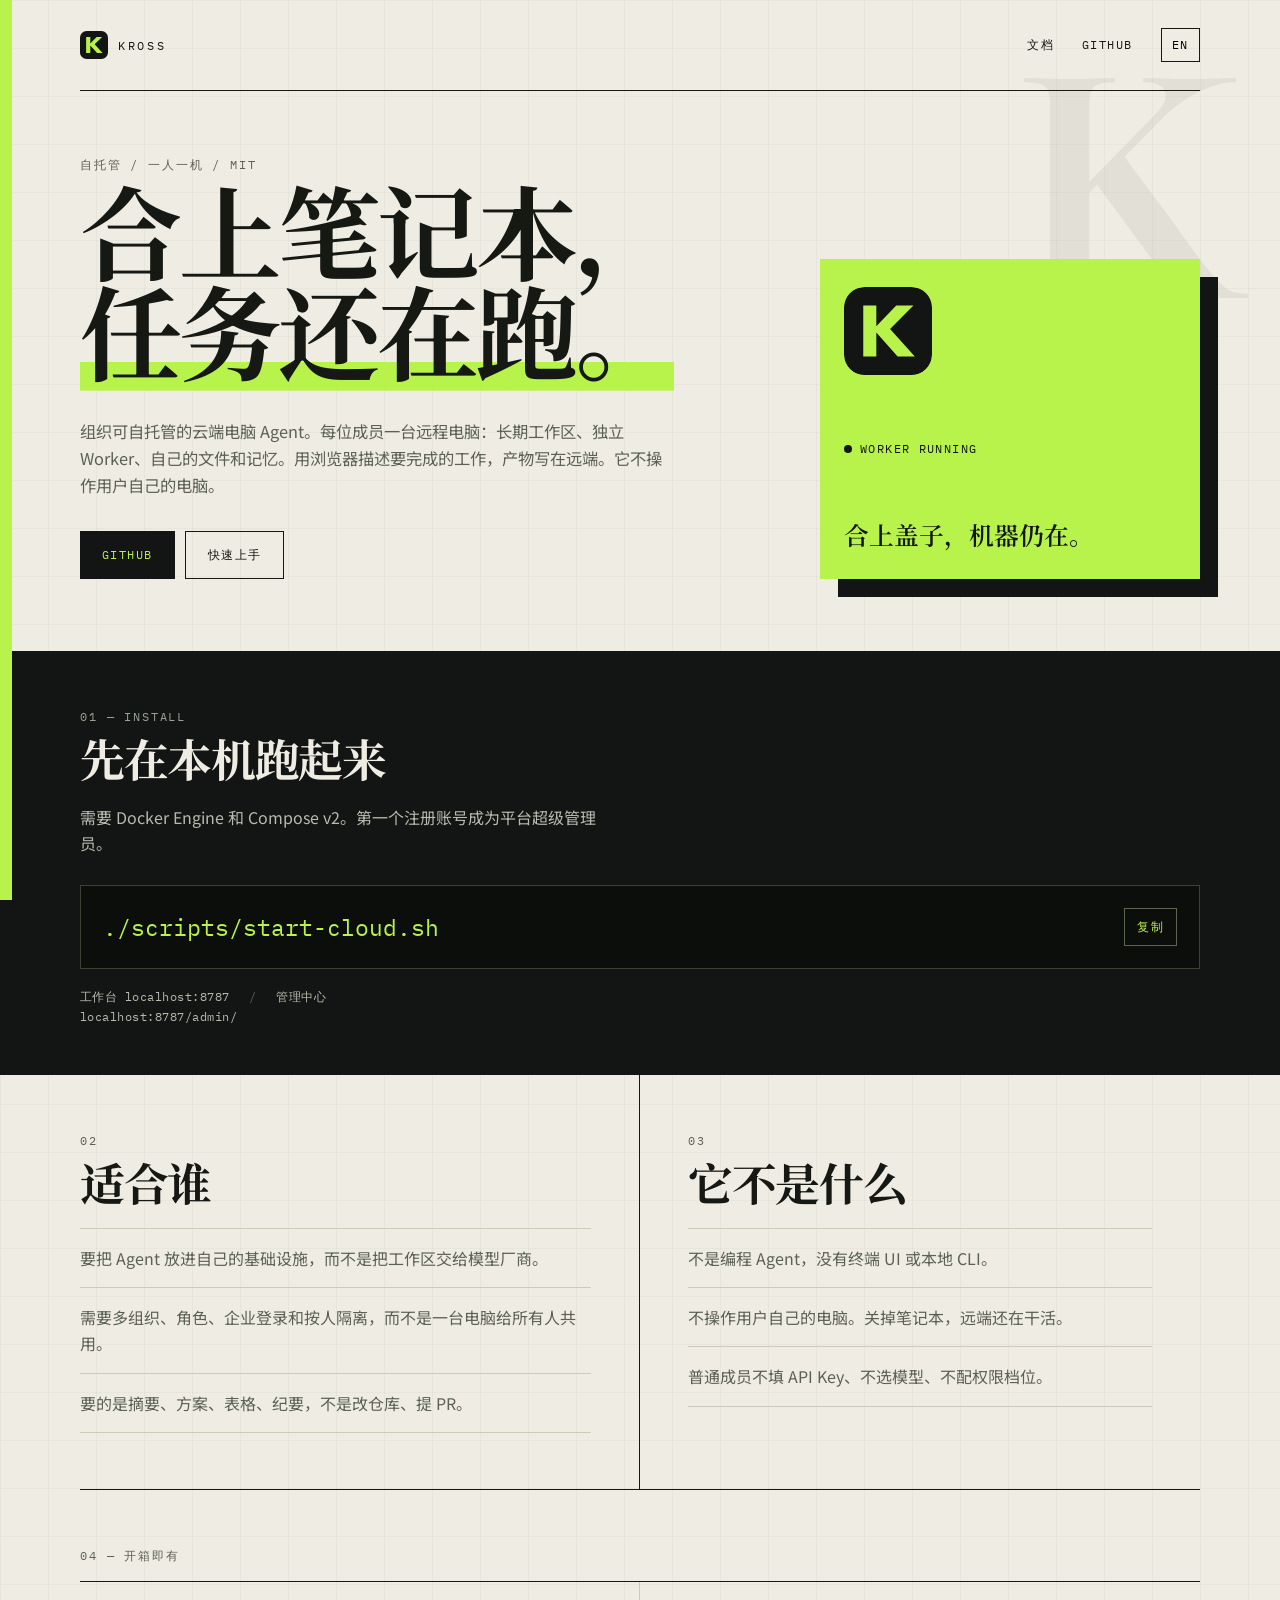
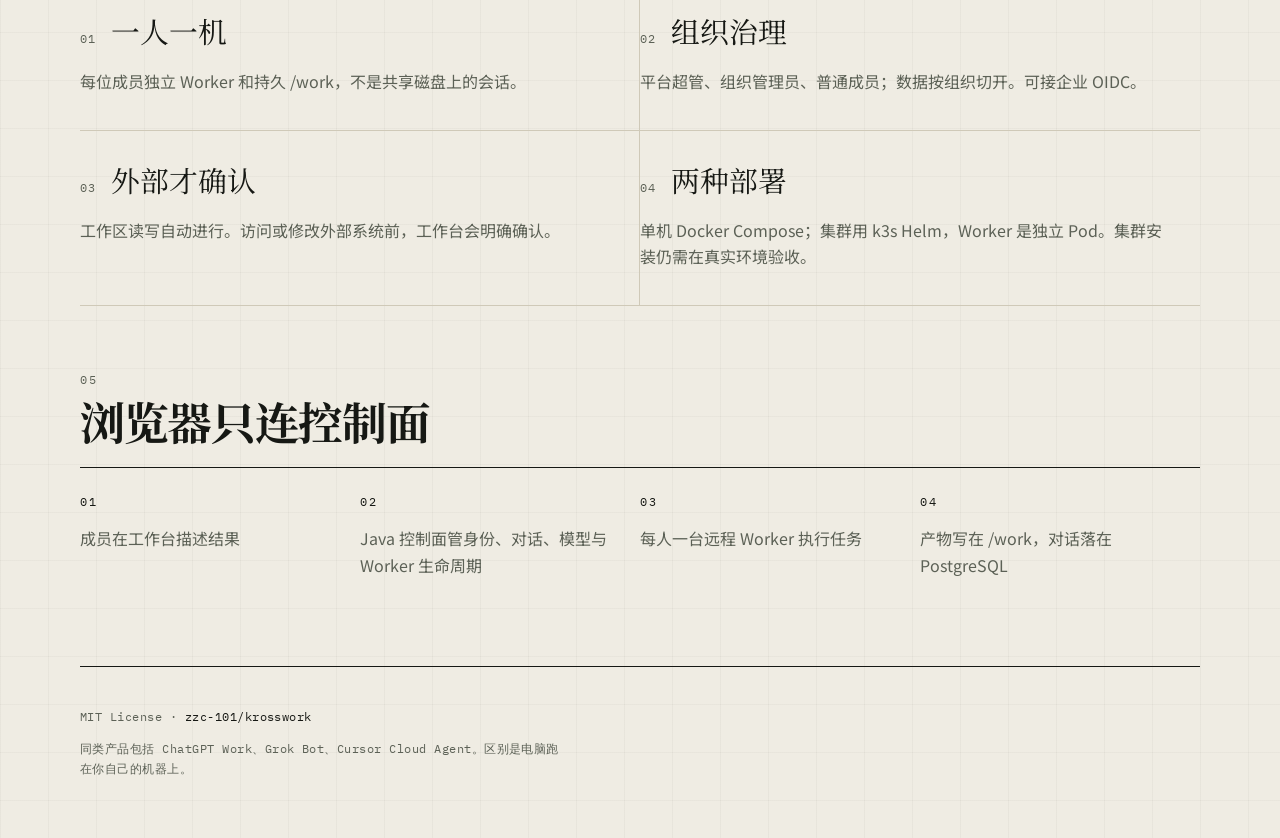
==== site/index.html @ 503f1f00 "feat: add a GitHub Pages intro site for Kross Give the project a public landing page so people can s" ====
<!DOCTYPE html>
<html lang="zh-CN">
  <head>
    <meta charset="utf-8" />
    <meta name="viewport" content="width=device-width, initial-scale=1" />
    <title>Kross — 组织可自托管的云端电脑 Agent</title>
    <meta
      name="description"
      content="Kross 给每位成员一台远程电脑：长期工作区、独立 Worker、自己的文件和记忆。合上笔记本，任务还在跑。跑在你自己的 Docker 或 k3s 上。"
    />
    <meta name="theme-color" content="#efece3" />
    <link rel="canonical" href="https://zzc-101.github.io/krosswork/" />
    <link rel="icon" href="./icon.svg" type="image/svg+xml" />
    <link rel="apple-touch-icon" href="./icon-192.png" />
    <meta property="og:type" content="website" />
    <meta property="og:title" content="Kross — 组织可自托管的云端电脑 Agent" />
    <meta
      property="og:description"
      content="每位成员一台远程电脑。整理资料、写出产物。不操作用户自己的电脑。"
    />
    <meta property="og:url" content="https://zzc-101.github.io/krosswork/" />
    <meta property="og:image" content="https://zzc-101.github.io/krosswork/icon-512.png" />
    <meta name="twitter:card" content="summary" />
    <link rel="preconnect" href="https://fonts.googleapis.com" />
    <link rel="preconnect" href="https://fonts.gstatic.com" crossorigin />
    <link
      href="https://fonts.googleapis.com/css2?family=Cormorant+Garamond:ital,wght@0,600;0,700;1,600&family=IBM+Plex+Mono:wght@400;500&family=Noto+Sans+SC:wght@400;500&family=Noto+Serif+SC:wght@600;700&display=swap"
      rel="stylesheet"
    />
    <link rel="stylesheet" href="./styles.css" />
  </head>
  <body>
    <div class="spine" aria-hidden="true"></div>
    <a class="skip" href="#main">跳到正文</a>

    <header class="nav">
      <a class="brand" href="./">
        <img src="./icon.svg" width="28" height="28" alt="" />
        Kross
      </a>
      <nav>
        <a href="https://github.com/zzc-101/krosswork/blob/main/docs/README.md" data-i18n="docsNav">文档</a>
        <a href="https://github.com/zzc-101/krosswork">GitHub</a>
        <button type="button" class="lang" data-lang-toggle aria-label="Switch language">EN</button>
      </nav>
    </header>

    <main id="main">
      <section class="hero">
        <div class="hero-copy">
          <p class="kicker"><span data-i18n="eyebrow">自托管 / 一人一机 / MIT</span></p>
          <h1>
            <span data-i18n="heroA">合上笔记本，</span><br />
            <em data-i18n="heroB">任务还在跑。</em>
          </h1>
          <p class="lede" data-i18n="lede">
            组织可自托管的云端电脑 Agent。每位成员一台远程电脑：长期工作区、独立 Worker、自己的文件和记忆。用浏览器描述要完成的工作，产物写在远端。它不操作用户自己的电脑。
          </p>
          <div class="actions">
            <a class="btn btn-solid" href="https://github.com/zzc-101/krosswork">GitHub</a>
            <a class="btn btn-line" href="https://github.com/zzc-101/krosswork/blob/main/docs/getting-started.md" data-i18n="start">快速上手</a>
          </div>
        </div>
        <aside class="stamp">
          <img src="./icon.svg" width="88" height="88" alt="" />
          <p class="led"><i></i> Worker running</p>
          <p data-i18n="stamp">合上盖子，机器仍在。</p>
        </aside>
      </section>

      <section class="band" aria-labelledby="install-title">
        <div class="band-inner">
          <div>
            <p class="kicker light">01 — install</p>
            <h2 id="install-title" data-i18n="installTitle">先在本机跑起来</h2>
            <p data-i18n="installLead">需要 Docker Engine 和 Compose v2。第一个注册账号成为平台超级管理员。</p>
          </div>
          <div class="cmd">
            <code>./scripts/start-cloud.sh</code>
            <button type="button" class="copy" data-copy="./scripts/start-cloud.sh" data-i18n="copy">复制</button>
          </div>
          <p class="ports">
            <span data-i18n="workbench">工作台</span> localhost:8787
            <span aria-hidden="true">/</span>
            <span data-i18n="admin">管理中心</span> localhost:8787/admin/
          </p>
        </div>
      </section>

      <section class="pair">
        <article>
          <p class="kicker">02</p>
          <h2 data-i18n="whoTitle">适合谁</h2>
          <ul>
            <li data-i18n="who1">要把 Agent 放进自己的基础设施，而不是把工作区交给模型厂商。</li>
            <li data-i18n="who2">需要多组织、角色、企业登录和按人隔离，而不是一台电脑给所有人共用。</li>
            <li data-i18n="who3">要的是摘要、方案、表格、纪要，不是改仓库、提 PR。</li>
          </ul>
        </article>
        <article>
          <p class="kicker">03</p>
          <h2 data-i18n="notTitle">它不是什么</h2>
          <ul>
            <li data-i18n="not1">不是编程 Agent，没有终端 UI 或本地 CLI。</li>
            <li data-i18n="not2">不操作用户自己的电脑。关掉笔记本，远端还在干活。</li>
            <li data-i18n="not3">普通成员不填 API Key、不选模型、不配权限档位。</li>
          </ul>
        </article>
      </section>

      <section class="spec">
        <p class="kicker">04 — <span data-i18n="incTitle">开箱即有</span></p>
        <dl>
          <div>
            <dt data-i18n="inc1t">一人一机</dt>
            <dd data-i18n="inc1d">每位成员独立 Worker 和持久 /work，不是共享磁盘上的会话。</dd>
          </div>
          <div>
            <dt data-i18n="inc2t">组织治理</dt>
            <dd data-i18n="inc2d">平台超管、组织管理员、普通成员；数据按组织切开。可接企业 OIDC。</dd>
          </div>
          <div>
            <dt data-i18n="inc3t">外部才确认</dt>
            <dd data-i18n="inc3d">工作区读写自动进行。访问或修改外部系统前，工作台会明确确认。</dd>
          </div>
          <div>
            <dt data-i18n="inc4t">两种部署</dt>
            <dd data-i18n="inc4d">单机 Docker Compose；集群用 k3s Helm，Worker 是独立 Pod。集群安装仍需在真实环境验收。</dd>
          </div>
        </dl>
      </section>

      <section class="steps" aria-labelledby="flow-title">
        <p class="kicker">05</p>
        <h2 id="flow-title" data-i18n="flowTitle">浏览器只连控制面</h2>
        <ol>
          <li data-i18n="flow1">成员在工作台描述结果</li>
          <li data-i18n="flow2">Java 控制面管身份、对话、模型与 Worker 生命周期</li>
          <li data-i18n="flow3">每人一台远程 Worker 执行任务</li>
          <li data-i18n="flow4">产物写在 /work，对话落在 PostgreSQL</li>
        </ol>
      </section>
    </main>

    <footer>
      <p>
        <span data-i18n="license">MIT License</span>
        ·
        <a href="https://github.com/zzc-101/krosswork">zzc-101/krosswork</a>
      </p>
      <p class="fine" data-i18n="fine">同类产品包括 ChatGPT Work、Grok Bot、Cursor Cloud Agent。区别是电脑跑在你自己的机器上。</p>
    </footer>

    <script src="./site.js"></script>
  </body>
</html>
---- site/styles.css ----
:root {
  --paper: #efece3;
  --ink: #161814;
  --mute: #5c6156;
  --line: #cfc9b8;
  --lime: #b7f34a;
  --night: #121513;
  --serif: "Cormorant Garamond", "Noto Serif SC", "Songti SC", serif;
  --sans: "Noto Sans SC", "PingFang SC", "Hiragino Sans GB", sans-serif;
  --mono: "IBM Plex Mono", ui-monospace, monospace;
  --pad: clamp(20px, 4vw, 56px);
  --max: 1120px;
}

* { box-sizing: border-box; }

html {
  background: var(--paper);
  color: var(--ink);
  font-family: var(--sans);
  font-size: 16px;
  line-height: 1.65;
  -webkit-font-smoothing: antialiased;
}

body {
  margin: 0;
  min-height: 100vh;
  background-image:
    linear-gradient(90deg, rgba(22, 24, 20, 0.035) 1px, transparent 1px),
    linear-gradient(rgba(22, 24, 20, 0.03) 1px, transparent 1px);
  background-size: 48px 48px;
}

.spine {
  position: fixed;
  inset: 0 auto 0 0;
  width: 12px;
  background: var(--lime);
  z-index: 8;
}

.skip {
  position: absolute;
  left: -999px;
}

.skip:focus {
  left: 28px;
  top: 12px;
  z-index: 20;
  background: var(--night);
  color: var(--lime);
  padding: 8px 12px;
}

a {
  color: inherit;
}

.nav,
main,
footer,
.band-inner {
  width: min(var(--max), calc(100% - var(--pad) * 2));
  margin-inline: auto;
}

.nav {
  display: flex;
  align-items: center;
  justify-content: space-between;
  padding: 28px 0;
  border-bottom: 1px solid var(--ink);
}

.brand {
  display: flex;
  align-items: center;
  gap: 10px;
  text-decoration: none;
  font-family: var(--mono);
  font-size: 0.78rem;
  letter-spacing: 0.22em;
  text-transform: uppercase;
}

.nav nav {
  display: flex;
  align-items: center;
  gap: 28px;
  font-family: var(--mono);
  font-size: 0.75rem;
  letter-spacing: 0.12em;
  text-transform: uppercase;
}

.nav nav a {
  text-decoration: none;
}

.nav nav a:hover {
  color: #3d4a12;
}

.lang {
  margin: 0;
  border: 1px solid var(--ink);
  background: transparent;
  font: inherit;
  letter-spacing: 0.14em;
  padding: 6px 10px;
  cursor: pointer;
}

.hero {
  display: grid;
  grid-template-columns: minmax(0, 1.35fr) minmax(220px, 0.75fr);
  gap: 48px 56px;
  align-items: end;
  padding: 64px 0 72px;
  position: relative;
}

.hero::before {
  content: "K";
  position: absolute;
  right: -4%;
  top: -8%;
  font-family: var(--serif);
  font-size: clamp(12rem, 28vw, 22rem);
  line-height: 0.8;
  color: rgba(22, 24, 20, 0.06);
  pointer-events: none;
  font-weight: 700;
}

.kicker {
  margin: 0 0 16px;
  font-family: var(--mono);
  font-size: 0.72rem;
  letter-spacing: 0.16em;
  text-transform: uppercase;
  color: var(--mute);
}

.kicker.light {
  color: #9aa392;
}

h1,
h2 {
  font-family: var(--serif);
  font-weight: 700;
  letter-spacing: -0.03em;
  line-height: 0.98;
}

h1 {
  margin: 0 0 28px;
  font-size: clamp(3.4rem, 9vw, 6.4rem);
}

h1 em {
  font-style: normal;
  font-weight: 700;
  background: linear-gradient(var(--lime), var(--lime)) 0 88% / 100% 0.28em no-repeat;
}

html[lang="en"] h1 em {
  font-style: italic;
  font-weight: 600;
}

h2 {
  margin: 0 0 18px;
  font-size: clamp(2rem, 4vw, 2.8rem);
}

.lede {
  margin: 0 0 32px;
  max-width: 36em;
  color: var(--mute);
  font-size: 1.02rem;
}

.actions {
  display: flex;
  flex-wrap: wrap;
  gap: 10px;
}

.btn {
  display: inline-flex;
  align-items: center;
  justify-content: center;
  min-height: 48px;
  padding: 0 22px;
  text-decoration: none;
  font-family: var(--mono);
  font-size: 0.75rem;
  letter-spacing: 0.12em;
  text-transform: uppercase;
}

.btn-solid {
  background: var(--night);
  color: var(--lime);
}

.btn-solid:hover {
  background: #000;
}

.btn-line {
  border: 1px solid var(--ink);
}

.btn-line:hover {
  background: var(--lime);
  border-color: var(--lime);
}

.stamp {
  position: relative;
  z-index: 1;
  background: var(--lime);
  color: var(--night);
  min-height: 320px;
  padding: 28px 24px;
  display: flex;
  flex-direction: column;
  justify-content: space-between;
  box-shadow: 18px 18px 0 var(--night);
}

.stamp img {
  border-radius: 20px;
}

.led {
  display: flex;
  align-items: center;
  gap: 8px;
  margin: 0;
  font-family: var(--mono);
  font-size: 0.72rem;
  letter-spacing: 0.12em;
  text-transform: uppercase;
}

.led i {
  width: 8px;
  height: 8px;
  background: var(--night);
  border-radius: 50%;
  animation: pulse 1.8s ease-out infinite;
}

.stamp p:last-child {
  margin: 0;
  font-family: var(--serif);
  font-size: 1.55rem;
  line-height: 1.15;
  font-weight: 600;
}

.band {
  background: var(--night);
  color: var(--paper);
  width: 100vw;
  margin-left: calc(50% - 50vw);
  padding: 56px 0 48px;
}

.band-inner {
  margin-inline: auto;
}

.band h2 {
  color: var(--paper);
}

.band p {
  color: #b7bbae;
  max-width: 34em;
}

.cmd {
  display: flex;
  align-items: center;
  justify-content: space-between;
  gap: 16px;
  margin: 28px 0 18px;
  padding: 22px 22px;
  border: 1px solid #3a4333;
  background: #0c0e0c;
}

.cmd code {
  font-family: var(--mono);
  font-size: clamp(1rem, 2.4vw, 1.45rem);
  color: var(--lime);
}

.copy {
  flex: none;
  border: 1px solid #5c664c;
  background: transparent;
  color: var(--lime);
  font-family: var(--mono);
  font-size: 0.72rem;
  letter-spacing: 0.12em;
  text-transform: uppercase;
  padding: 10px 12px;
  cursor: pointer;
}

.copy:hover,
.copy.is-done {
  background: var(--lime);
  color: var(--night);
  border-color: var(--lime);
}

.ports {
  margin: 0;
  font-family: var(--mono);
  font-size: 0.75rem;
  letter-spacing: 0.04em;
  color: #9aa392;
}

.ports span[aria-hidden] {
  margin: 0 12px;
  color: #5a6154;
}

.pair {
  display: grid;
  grid-template-columns: 1fr 1fr;
  gap: 0;
  border-bottom: 1px solid var(--ink);
}

.pair article {
  padding: 56px 48px 56px 0;
}

.pair article:first-child {
  border-right: 1px solid var(--ink);
  padding-right: 48px;
}

.pair article:last-child {
  padding-left: 48px;
}

.pair ul {
  margin: 0;
  padding: 0;
  list-style: none;
}

.pair li {
  padding: 16px 0;
  border-top: 1px solid var(--line);
  color: var(--mute);
}

.pair li:last-child {
  border-bottom: 1px solid var(--line);
}

.spec {
  padding: 56px 0 8px;
}

.spec dl {
  display: grid;
  grid-template-columns: 1fr 1fr;
  margin: 12px 0 0;
  border-top: 1px solid var(--ink);
}

.spec div {
  padding: 28px 32px 36px 0;
  border-bottom: 1px solid var(--line);
  counter-increment: spec;
}

.spec div:nth-child(odd) {
  padding-right: 36px;
  border-right: 1px solid var(--line);
}

.spec dt {
  font-family: var(--serif);
  font-size: 1.8rem;
  margin: 0 0 10px;
  display: flex;
  gap: 14px;
  align-items: baseline;
}

.spec dt::before {
  content: counter(spec, decimal-leading-zero);
  font-family: var(--mono);
  font-size: 0.72rem;
  letter-spacing: 0.12em;
  color: var(--mute);
}

.spec dd {
  margin: 0;
  color: var(--mute);
}

.spec dl {
  counter-reset: spec;
}

.steps {
  padding: 56px 0 80px;
}

.steps ol {
  display: grid;
  grid-template-columns: repeat(4, 1fr);
  gap: 0;
  margin: 8px 0 0;
  padding: 0;
  list-style: none;
  counter-reset: step;
  border-top: 1px solid var(--ink);
}

.steps li {
  counter-increment: step;
  padding: 24px 24px 8px 0;
  color: var(--mute);
}

.steps li::before {
  content: counter(step, decimal-leading-zero);
  display: block;
  margin-bottom: 14px;
  color: var(--ink);
  font-family: var(--mono);
  font-size: 0.72rem;
  letter-spacing: 0.14em;
}

footer {
  padding: 0 0 48px;
  border-top: 1px solid var(--ink);
  padding-top: 28px;
  font-family: var(--mono);
  font-size: 0.75rem;
  letter-spacing: 0.04em;
  color: var(--mute);
}

footer a {
  text-decoration: none;
  color: var(--ink);
}

.fine {
  max-width: 40em;
}

@keyframes pulse {
  50% { opacity: 0.25; }
}

@media (max-width: 860px) {
  .hero,
  .pair,
  .spec dl,
  .steps ol {
    grid-template-columns: 1fr;
  }

  .hero {
    padding-top: 36px;
  }

  .stamp {
    min-height: 220px;
    box-shadow: 10px 10px 0 var(--night);
  }

  .pair article,
  .pair article:first-child,
  .pair article:last-child {
    padding: 36px 0;
    border-right: 0;
  }

  .pair article:first-child {
    border-bottom: 1px solid var(--ink);
  }

  .spec div:nth-child(odd) {
    padding-right: 0;
    border-right: 0;
  }

  .cmd {
    flex-direction: column;
    align-items: flex-start;
  }
}

@media (prefers-reduced-motion: reduce) {
  * { animation: none !important; }
}
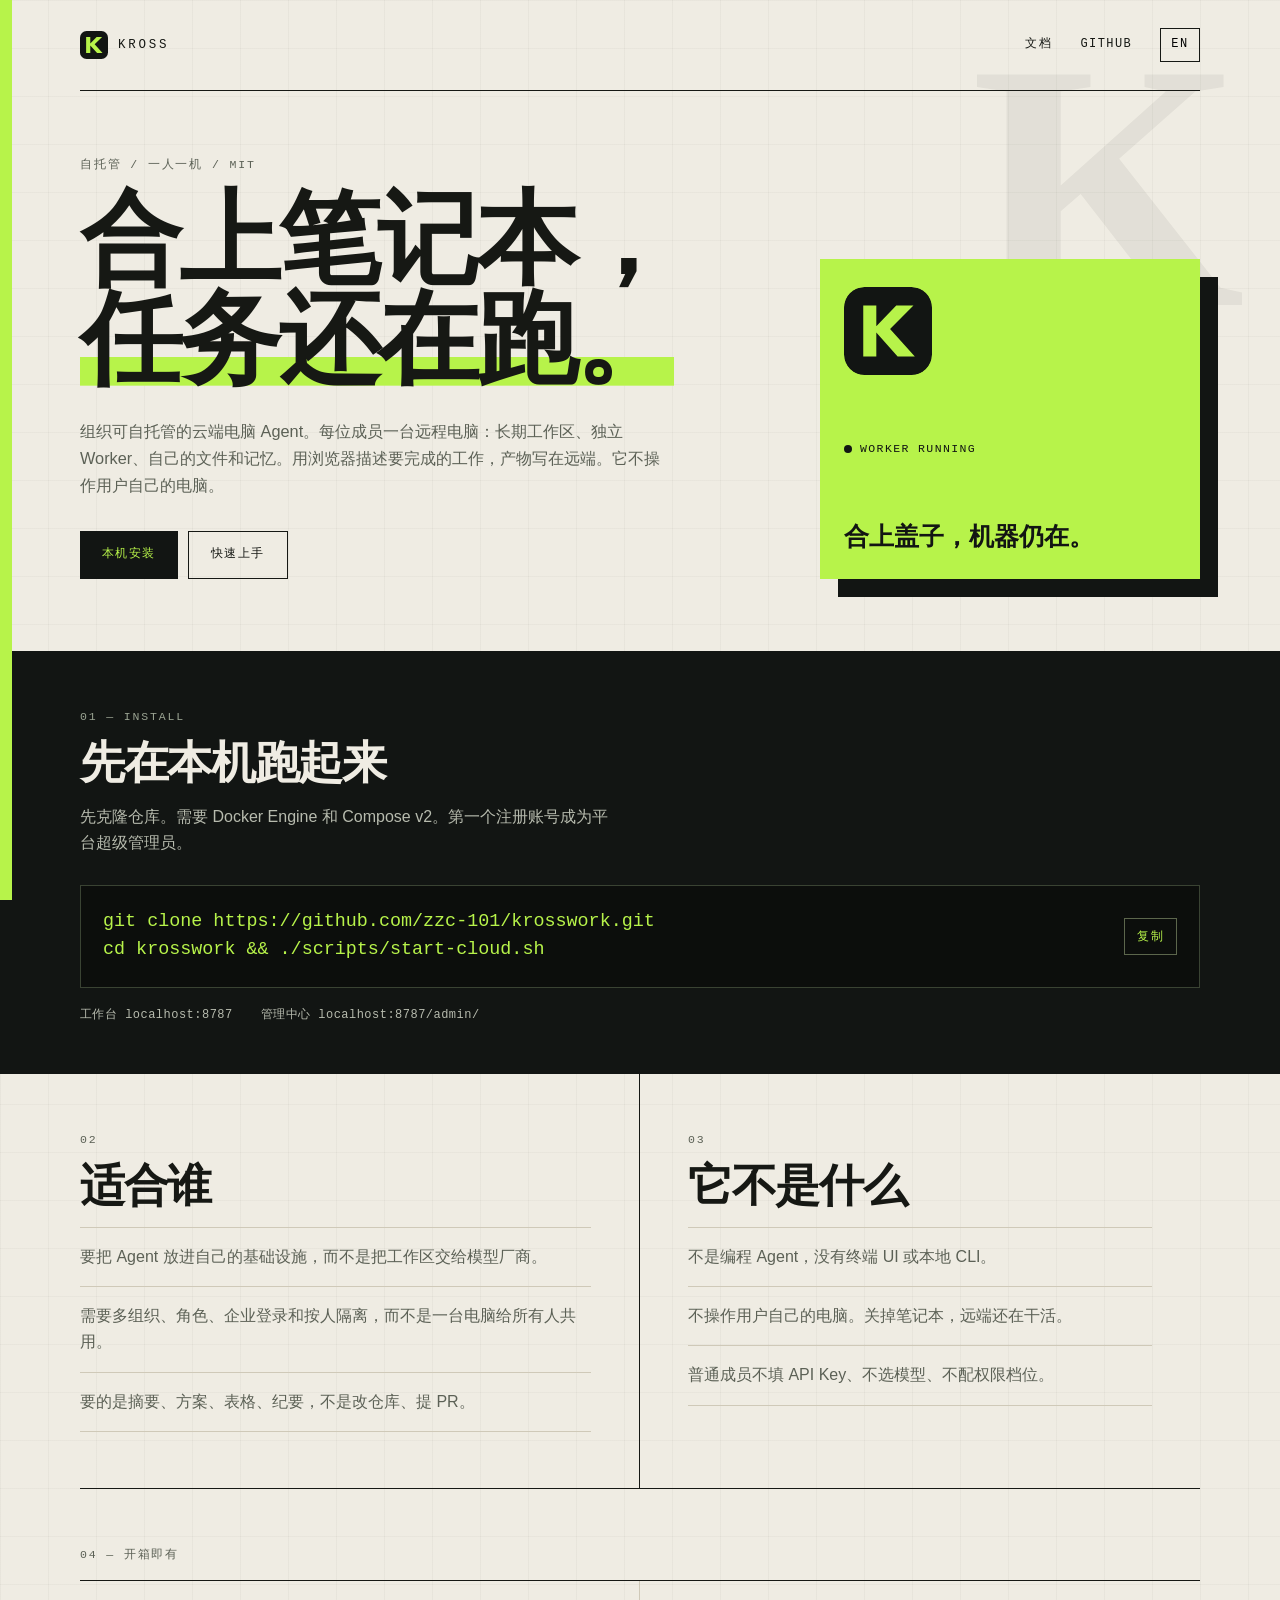
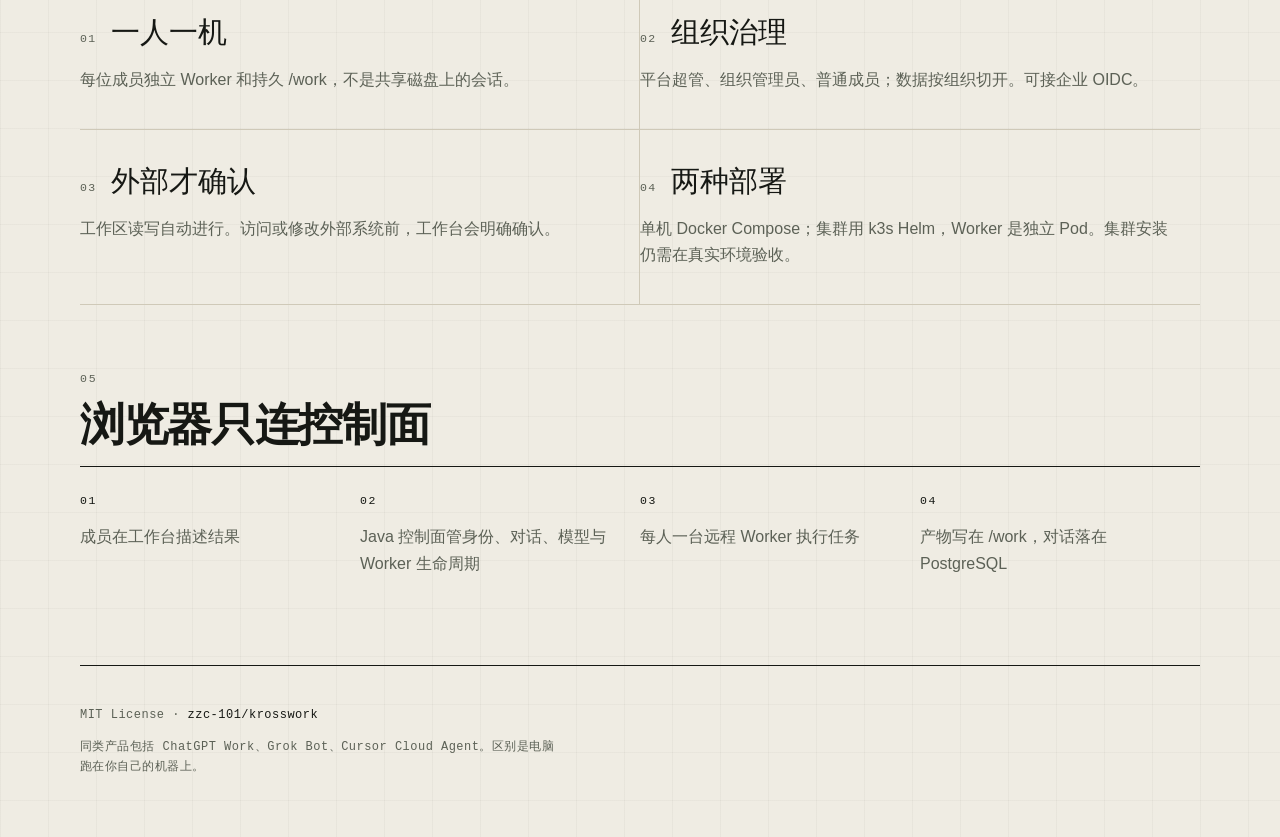
==== commit 5a8beaa9: "fix: make the intro site installable without guesswork Show clone plus start, drop Google Fonts for " ====
--- a/site/index.html
+++ b/site/index.html
@@ -13,21 +13,34 @@
     <link rel="icon" href="./icon.svg" type="image/svg+xml" />
     <link rel="apple-touch-icon" href="./icon-192.png" />
     <meta property="og:type" content="website" />
+    <meta property="og:locale" content="zh_CN" />
     <meta property="og:title" content="Kross — 组织可自托管的云端电脑 Agent" />
     <meta
       property="og:description"
       content="每位成员一台远程电脑。整理资料、写出产物。不操作用户自己的电脑。"
     />
     <meta property="og:url" content="https://zzc-101.github.io/krosswork/" />
-    <meta property="og:image" content="https://zzc-101.github.io/krosswork/icon-512.png" />
-    <meta name="twitter:card" content="summary" />
-    <link rel="preconnect" href="https://fonts.googleapis.com" />
-    <link rel="preconnect" href="https://fonts.gstatic.com" crossorigin />
-    <link
-      href="https://fonts.googleapis.com/css2?family=Cormorant+Garamond:ital,wght@0,600;0,700;1,600&family=IBM+Plex+Mono:wght@400;500&family=Noto+Sans+SC:wght@400;500&family=Noto+Serif+SC:wght@600;700&display=swap"
-      rel="stylesheet"
-    />
+    <meta property="og:image" content="https://zzc-101.github.io/krosswork/og.png" />
+    <meta property="og:image:width" content="1200" />
+    <meta property="og:image:height" content="630" />
+    <meta name="twitter:card" content="summary_large_image" />
+    <meta name="twitter:image" content="https://zzc-101.github.io/krosswork/og.png" />
     <link rel="stylesheet" href="./styles.css" />
+    <script type="application/ld+json">
+      {
+        "@context": "https://schema.org",
+        "@type": "SoftwareApplication",
+        "name": "Kross",
+        "applicationCategory": "BusinessApplication",
+        "operatingSystem": "Linux, macOS",
+        "license": "https://opensource.org/licenses/MIT",
+        "url": "https://zzc-101.github.io/krosswork/",
+        "downloadUrl": "https://github.com/zzc-101/krosswork",
+        "sameAs": "https://github.com/zzc-101/krosswork",
+        "description": "组织可自托管的云端电脑 Agent。每位成员一台远程电脑：长期工作区、独立 Worker、自己的文件和记忆。",
+        "offers": { "@type": "Offer", "price": "0", "priceCurrency": "USD" }
+      }
+    </script>
   </head>
   <body>
     <div class="spine" aria-hidden="true"></div>
@@ -41,7 +54,7 @@
       <nav>
         <a href="https://github.com/zzc-101/krosswork/blob/main/docs/README.md" data-i18n="docsNav">文档</a>
         <a href="https://github.com/zzc-101/krosswork">GitHub</a>
-        <button type="button" class="lang" data-lang-toggle aria-label="Switch language">EN</button>
+        <button type="button" class="lang" data-lang-toggle aria-label="切换为英文">EN</button>
       </nav>
     </header>
 
@@ -57,7 +70,7 @@
             组织可自托管的云端电脑 Agent。每位成员一台远程电脑：长期工作区、独立 Worker、自己的文件和记忆。用浏览器描述要完成的工作，产物写在远端。它不操作用户自己的电脑。
           </p>
           <div class="actions">
-            <a class="btn btn-solid" href="https://github.com/zzc-101/krosswork">GitHub</a>
+            <a class="btn btn-solid" href="#install" data-i18n="installCta">本机安装</a>
             <a class="btn btn-line" href="https://github.com/zzc-101/krosswork/blob/main/docs/getting-started.md" data-i18n="start">快速上手</a>
           </div>
         </div>
@@ -68,21 +81,22 @@
         </aside>
       </section>
 
-      <section class="band" aria-labelledby="install-title">
+      <section class="band" id="install" aria-labelledby="install-title">
         <div class="band-inner">
           <div>
             <p class="kicker light">01 — install</p>
             <h2 id="install-title" data-i18n="installTitle">先在本机跑起来</h2>
-            <p data-i18n="installLead">需要 Docker Engine 和 Compose v2。第一个注册账号成为平台超级管理员。</p>
+            <p data-i18n="installLead">先克隆仓库。需要 Docker Engine 和 Compose v2。第一个注册账号成为平台超级管理员。</p>
           </div>
           <div class="cmd">
-            <code>./scripts/start-cloud.sh</code>
-            <button type="button" class="copy" data-copy="./scripts/start-cloud.sh" data-i18n="copy">复制</button>
+            <pre><code>git clone https://github.com/zzc-101/krosswork.git
+cd krosswork &amp;&amp; ./scripts/start-cloud.sh</code></pre>
+            <button type="button" class="copy" data-copy="git clone https://github.com/zzc-101/krosswork.git
+cd krosswork && ./scripts/start-cloud.sh" data-i18n="copy">复制</button>
           </div>
           <p class="ports">
-            <span data-i18n="workbench">工作台</span> localhost:8787
-            <span aria-hidden="true">/</span>
-            <span data-i18n="admin">管理中心</span> localhost:8787/admin/
+            <span><span data-i18n="workbench">工作台</span> localhost:8787</span>
+            <span><span data-i18n="admin">管理中心</span> localhost:8787/admin/</span>
           </p>
         </div>
       </section>
--- a/site/styles.css
+++ b/site/styles.css
@@ -5,9 +5,9 @@
   --line: #cfc9b8;
   --lime: #b7f34a;
   --night: #121513;
-  --serif: "Cormorant Garamond", "Noto Serif SC", "Songti SC", serif;
-  --sans: "Noto Sans SC", "PingFang SC", "Hiragino Sans GB", sans-serif;
-  --mono: "IBM Plex Mono", ui-monospace, monospace;
+  --serif: "Songti SC", "STSong", "Noto Serif SC", "Georgia", "Times New Roman", serif;
+  --sans: "PingFang SC", "Hiragino Sans GB", "Noto Sans SC", "Microsoft YaHei", sans-serif;
+  --mono: "SF Mono", "Menlo", "IBM Plex Mono", ui-monospace, monospace;
   --pad: clamp(20px, 4vw, 56px);
   --max: 1120px;
 }
@@ -59,8 +59,11 @@
 }
 
 .nav,
-main,
 footer,
+.hero,
+.pair,
+.spec,
+.steps,
 .band-inner {
   width: min(var(--max), calc(100% - var(--pad) * 2));
   margin-inline: auto;
@@ -101,6 +104,18 @@
 
 .nav nav a:hover {
   color: #3d4a12;
+}
+
+.nav nav a:focus-visible,
+.lang:focus-visible,
+.btn:focus-visible,
+.copy:focus-visible {
+  outline: 2px solid var(--ink);
+  outline-offset: 3px;
+}
+
+.copy:focus-visible {
+  outline-color: var(--lime);
 }
 
 .lang {
@@ -167,6 +182,10 @@
   background: linear-gradient(var(--lime), var(--lime)) 0 88% / 100% 0.28em no-repeat;
 }
 
+html[lang="en"] {
+  --serif: Georgia, "Times New Roman", serif;
+}
+
 html[lang="en"] h1 em {
   font-style: italic;
   font-weight: 600;
@@ -268,9 +287,9 @@
 .band {
   background: var(--night);
   color: var(--paper);
-  width: 100vw;
-  margin-left: calc(50% - 50vw);
+  width: 100%;
   padding: 56px 0 48px;
+  scroll-margin-top: 12px;
 }
 
 .band-inner {
@@ -297,9 +316,19 @@
   background: #0c0e0c;
 }
 
+.cmd pre {
+  margin: 0;
+  flex: 1;
+  min-width: 0;
+  overflow-x: auto;
+}
+
 .cmd code {
-  font-family: var(--mono);
-  font-size: clamp(1rem, 2.4vw, 1.45rem);
+  display: block;
+  font-family: var(--mono);
+  font-size: clamp(0.88rem, 2vw, 1.15rem);
+  line-height: 1.55;
+  white-space: pre;
   color: var(--lime);
 }
 
@@ -323,17 +352,20 @@
   border-color: var(--lime);
 }
 
+.copy.is-fail {
+  border-color: #c45c4a;
+  color: #f0c4bc;
+}
+
 .ports {
+  display: flex;
+  flex-wrap: wrap;
+  gap: 8px 28px;
   margin: 0;
   font-family: var(--mono);
   font-size: 0.75rem;
   letter-spacing: 0.04em;
   color: #9aa392;
-}
-
-.ports span[aria-hidden] {
-  margin: 0 12px;
-  color: #5a6154;
 }
 
 .pair {
